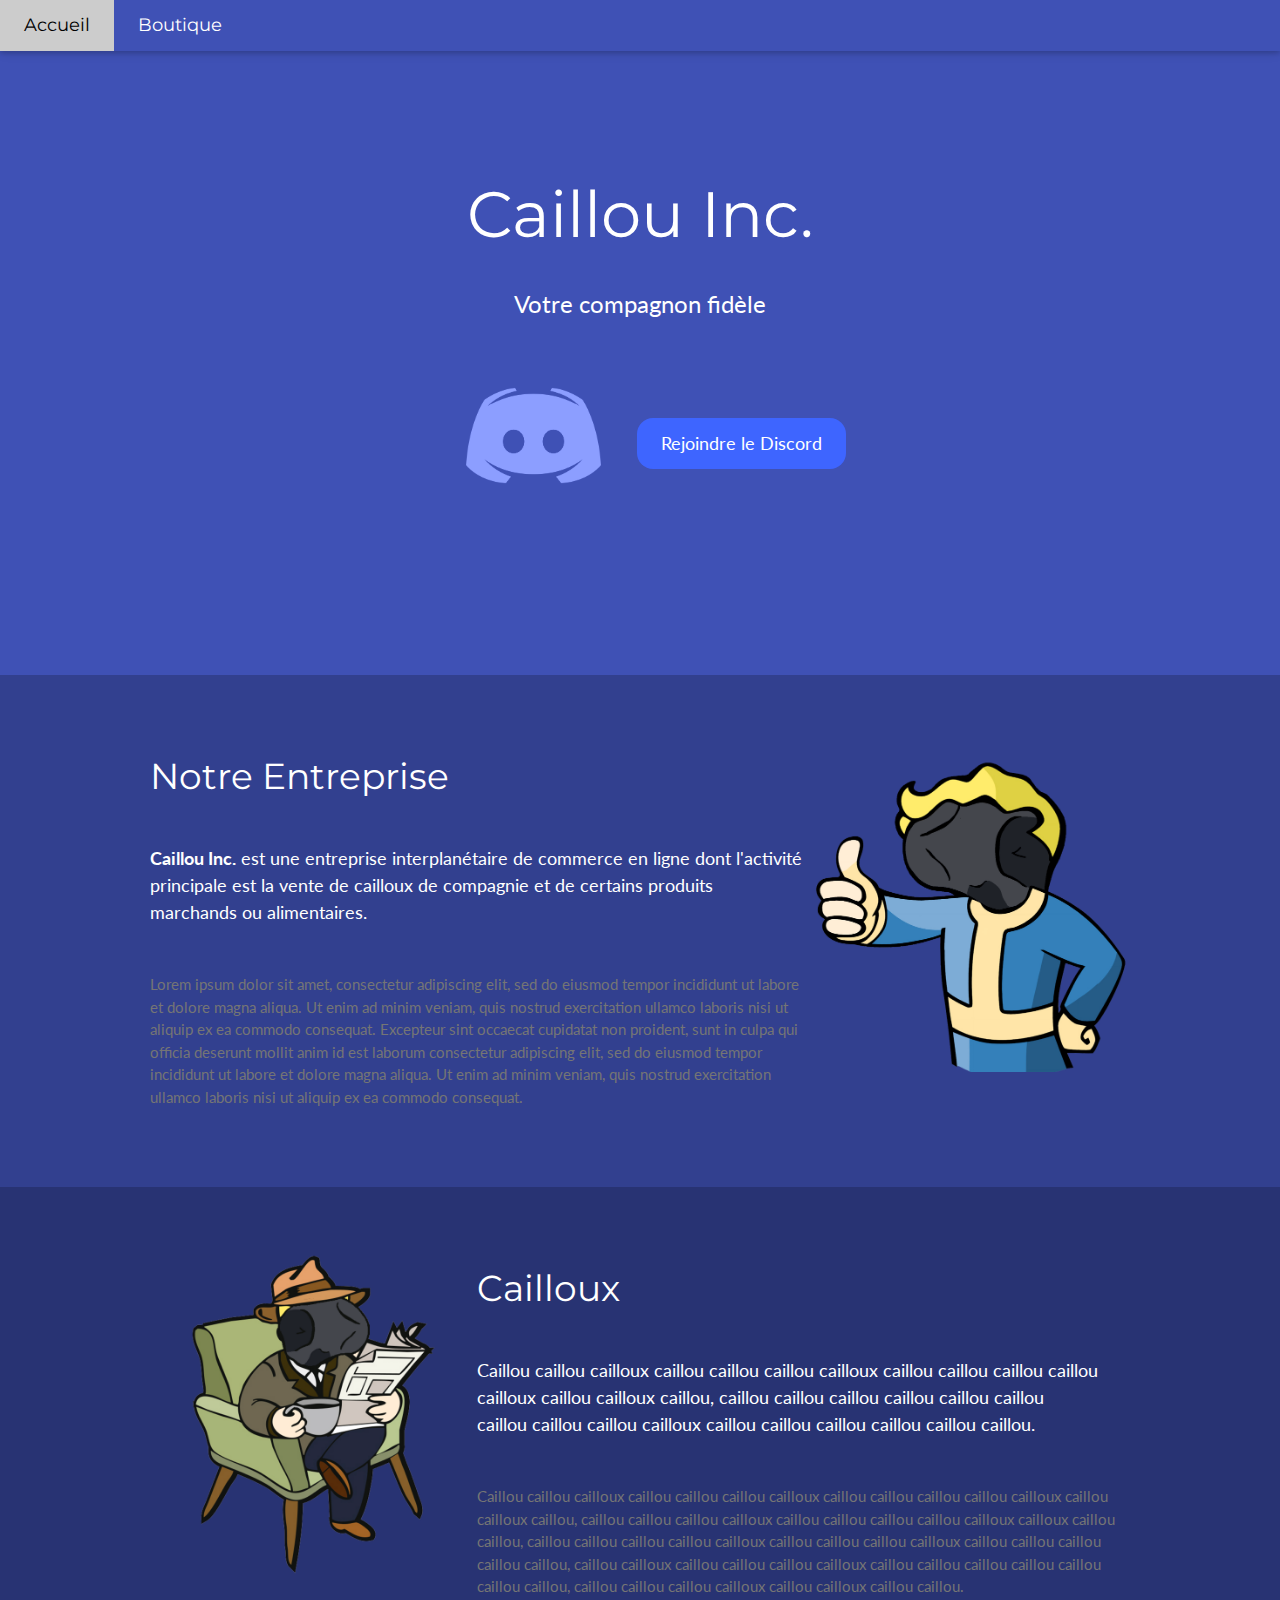
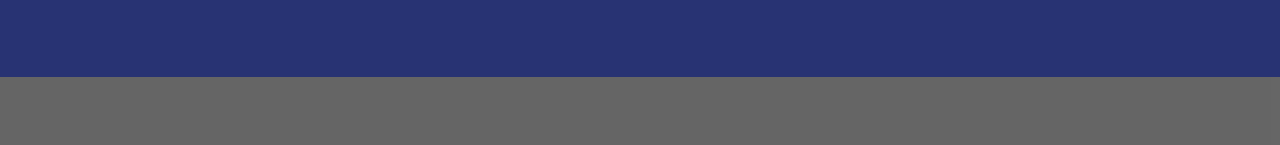
==== index.html @ 4df87b73 "Sumit" ====
<!DOCTYPE html>
<html lang="fr">
<title>Caillou-Inc</title>
<meta charset="UTF-8">
<meta name="viewport" content="width=device-width, initial-scale=1">
<link rel="icon" href="./logo.ico" />
<link rel="stylesheet" href="https://www.w3schools.com/w3css/4/w3.css">
<link rel="stylesheet" href="https://fonts.googleapis.com/css?family=Lato">
<link rel="stylesheet" href="https://fonts.googleapis.com/css?family=Montserrat">
<link rel="stylesheet" href="https://cdnjs.cloudflare.com/ajax/libs/font-awesome/4.7.0/css/font-awesome.min.css">
<link rel="stylesheet" href="./css/w3-colors-win8.css">
<link rel="stylesheet" href="./css/w3-shades-blue.css">
<style>
body,h1,h2,h3,h4,h5,h6 {font-family: "Lato", sans-serif}
.w3-bar,h1,button {font-family: "Montserrat", sans-serif}
.fa-anchor,.fa-coffee {font-size:200px}
</style>
<body>

<!-- Navbar -->
<div class="w3-top">
  <div class="w3-bar w3-indigo w3-card w3-left-align w3-large">
    <a class="w3-bar-item w3-button w3-hide-medium w3-hide-large w3-right w3-padding-large w3-hover-white w3-large w3-indigo" href="javascript:void(0);" onclick="myFunction()" title="Toggle Navigation Menu"><i class="fa fa-bars"></i></a>
    <a href="#" class="w3-bar-item w3-button w3-padding-large w3-white">Accueil</a>
    <a href="./boutique.html" class="w3-bar-item w3-button w3-hide-small w3-padding-large w3-hover-white">Boutique</a>
  </div>

  <!-- Navbar on small screens -->
  <div id="navDemo" class="w3-bar-block w3-white w3-hide w3-hide-large w3-hide-medium w3-large">
    <a href="./boutique.html" class="w3-bar-item w3-button w3-padding-large">Boutique</a>
  </div>
</div>

<!-- Header -->
<header class="w3-container w3-indigo w3-center" style="padding:150px 16px">
  <h1 class="w3-margin w3-jumbo">Caillou Inc.</h1>
  <p class="w3-xlarge">Votre compagnon fidèle</p>
  <img src="./img/discord.png" class="w3-button w3-margin w3-hover-indigo" alt="Discord" width="167" height="147" draggable="false">
  <a href="https://discord.gg/QdmRYDZQ5G" target="_blank" class="w3-button w3-win8-blue w3-padding-large w3-large w3-margin-top w3-round-xlarge">Rejoindre le Discord</a>
  </header>

<!-- First Grid -->
<div style="background-color: #32408f;" class="w3-row-padding w3-padding-64 w3-container">
  <div class="w3-content" >
    <div class="w3-twothird">
      <h1 class="w3-text-white">Notre Entreprise</h1>
      <h5 class="w3-padding-32 w3-text-white"><B>Caillou Inc.</B> est une entreprise interplanétaire de commerce en ligne dont l'activité principale est la vente de cailloux de compagnie
        et de certains produits marchands ou alimentaires.</h5>

      <p class="w3-text-grey">Lorem ipsum dolor sit amet, consectetur adipiscing elit, sed do eiusmod tempor incididunt ut labore et dolore magna aliqua. Ut enim ad minim veniam, quis nostrud exercitation ullamco laboris nisi ut aliquip ex ea commodo consequat. Excepteur sint
        occaecat cupidatat non proident, sunt in culpa qui officia deserunt mollit anim id est laborum consectetur adipiscing elit, sed do eiusmod tempor incididunt ut labore et dolore magna aliqua. Ut enim ad minim veniam, quis nostrud exercitation ullamco
        laboris nisi ut aliquip ex ea commodo consequat.</p>
    </div>

    <div class="w3-third w3-center">
      <img src="img\logo.png" width="100%" draggable="false">
    </div>
  </div>
</div>

<!-- Second Grid -->
<div class="w3-row-padding w3-padding-64 w3-container w3-theme-d2">
  <div class="w3-content">
    <div class="w3-third w3-center">
      <img src="./img/caillou-chaise.png" width="100%" draggable="false">
    </div>

    <div class="w3-twothird">
      <h1>Cailloux</h1>
      <h5 class="w3-padding-32">Caillou caillou cailloux caillou caillou caillou cailloux caillou caillou caillou caillou cailloux caillou cailloux caillou, caillou 
        caillou caillou caillou caillou caillou <br>caillou caillou caillou cailloux caillou caillou caillou caillou caillou caillou.</h5>

      <p class="w3-text-grey">Caillou caillou cailloux caillou caillou caillou cailloux caillou caillou caillou caillou cailloux caillou cailloux caillou, caillou caillou 
        caillou cailloux caillou caillou caillou caillou cailloux cailloux caillou caillou, caillou caillou caillou caillou cailloux caillou caillou caillou cailloux caillou 
        caillou caillou caillou caillou, caillou cailloux caillou caillou caillou cailloux caillou caillou caillou caillou caillou caillou caillou, caillou caillou caillou 
        cailloux caillou cailloux caillou caillou.</p>
    </div>
  </div>
</div>

<!-- Footer -->
<div class="w3-container w3-black w3-center w3-opacity" style="padding:0px 16px">
   <h1 class="w3-margin w3-xlarge w3-text-black">Oui, y a vraiment marqué 93 fois "cailloux" j'ai pas d'inspi me cassez pas les couilles</h1>
</div>

<script>
// Used to toggle the menu on small screens when clicking on the menu button
function myFunction() {
  var x = document.getElementById("navDemo");
  if (x.className.indexOf("w3-show") == -1) {
    x.className += " w3-show";
  } else { 
    x.className = x.className.replace(" w3-show", "");
  }
}
</script>

<!-- Scrollbar -->
<style>
  ::-webkit-scrollbar { 
      display: none; 
  }
    </style>
  
</body>
</html>
---- css/w3-colors-win8.css ----
.w3-win8-lime
{color:#fff;background-color:#a4c400}
.w3-win8-green
{color:#fff;background-color:#60a917}
.w3-win8-emerald
{color:#fff;background-color:#008a00}
.w3-win8-teal
{color:#fff;background-color:#00aba9}
.w3-win8-cyan
{color:#fff;background-color:#1ba1e2}
.w3-win8-blue
{color:#fff;background-color:#3e65ff}
.w3-win8-cobalt
{color:#fff;background-color:#0050ef}
.w3-win8-indigo
{color:#fff;background-color:#6a00ff}
.w3-win8-violet
{color:#fff;background-color:#aa00ff}
.w3-win8-pink
{color:#fff;background-color:#f472d0}
.w3-win8-magenta
{color:#fff;background-color:#d80073}
.w3-win8-crimson
{color:#fff;background-color:#a20025}
.w3-win8-red
{color:#fff;background-color:#e51400}
.w3-win8-orange
{color:#fff;background-color:#fa6800}
.w3-win8-amber
{color:#fff;background-color:#f0a30a}
.w3-win8-yellow
{color:#fff;background-color:#e3c800}
.w3-win8-brown
{color:#fff;background-color:#825a2c}
.w3-win8-olive
{color:#fff;background-color:#6d8764}
.w3-win8-steel
{color:#fff;background-color:#647687}
.w3-win8-mauve
{color:#fff;background-color:#76608a}
.w3-win8-taupe
{color:#fff;background-color:#87794e}
.w3-win8-sienna
{color:#fff;background-color:#a0522d}
---- css/w3-shades-blue.css ----
.w3-theme-l5 {color:#000 !important; background-color:#f1f2fa !important}
.w3-theme-l4 {color:#000 !important; background-color:#d0d5ef !important}
.w3-theme-l3 {color:#000 !important; background-color:#a1abde !important}
.w3-theme-l2 {color:#fff !important; background-color:#7380ce !important}
.w3-theme-l1 {color:#fff !important; background-color:#4456bd !important}
.w3-theme-d1 {color:#fff !important; background-color:#2d3a81 !important}
.w3-theme-d2 {color:#fff !important; background-color:#283373 !important}
.w3-theme-d3 {color:#fff !important; background-color:#232d64 !important}
.w3-theme-d4 {color:#fff !important; background-color:#1e2756 !important}
.w3-theme-d5 {color:#fff !important; background-color:#192048 !important}

.w3-theme-light {color:#000 !important; background-color:#f1f2fa !important}
.w3-theme-dark {color:#fff !important; background-color:#192048 !important}
.w3-theme-action {color:#fff !important; background-color:#192048 !important}

.w3-theme {color:#fff !important; background-color:#32408f !important}
.w3-text-theme {color:#32408f !important}
.w3-border-theme {border-color:#32408f !important}

.w3-hover-theme:hover {color:#fff !important; background-color:#32408f !important}
.w3-hover-text-theme:hover {color:#32408f !important}
.w3-hover-border-theme:hover {border-color:#32408f !important}
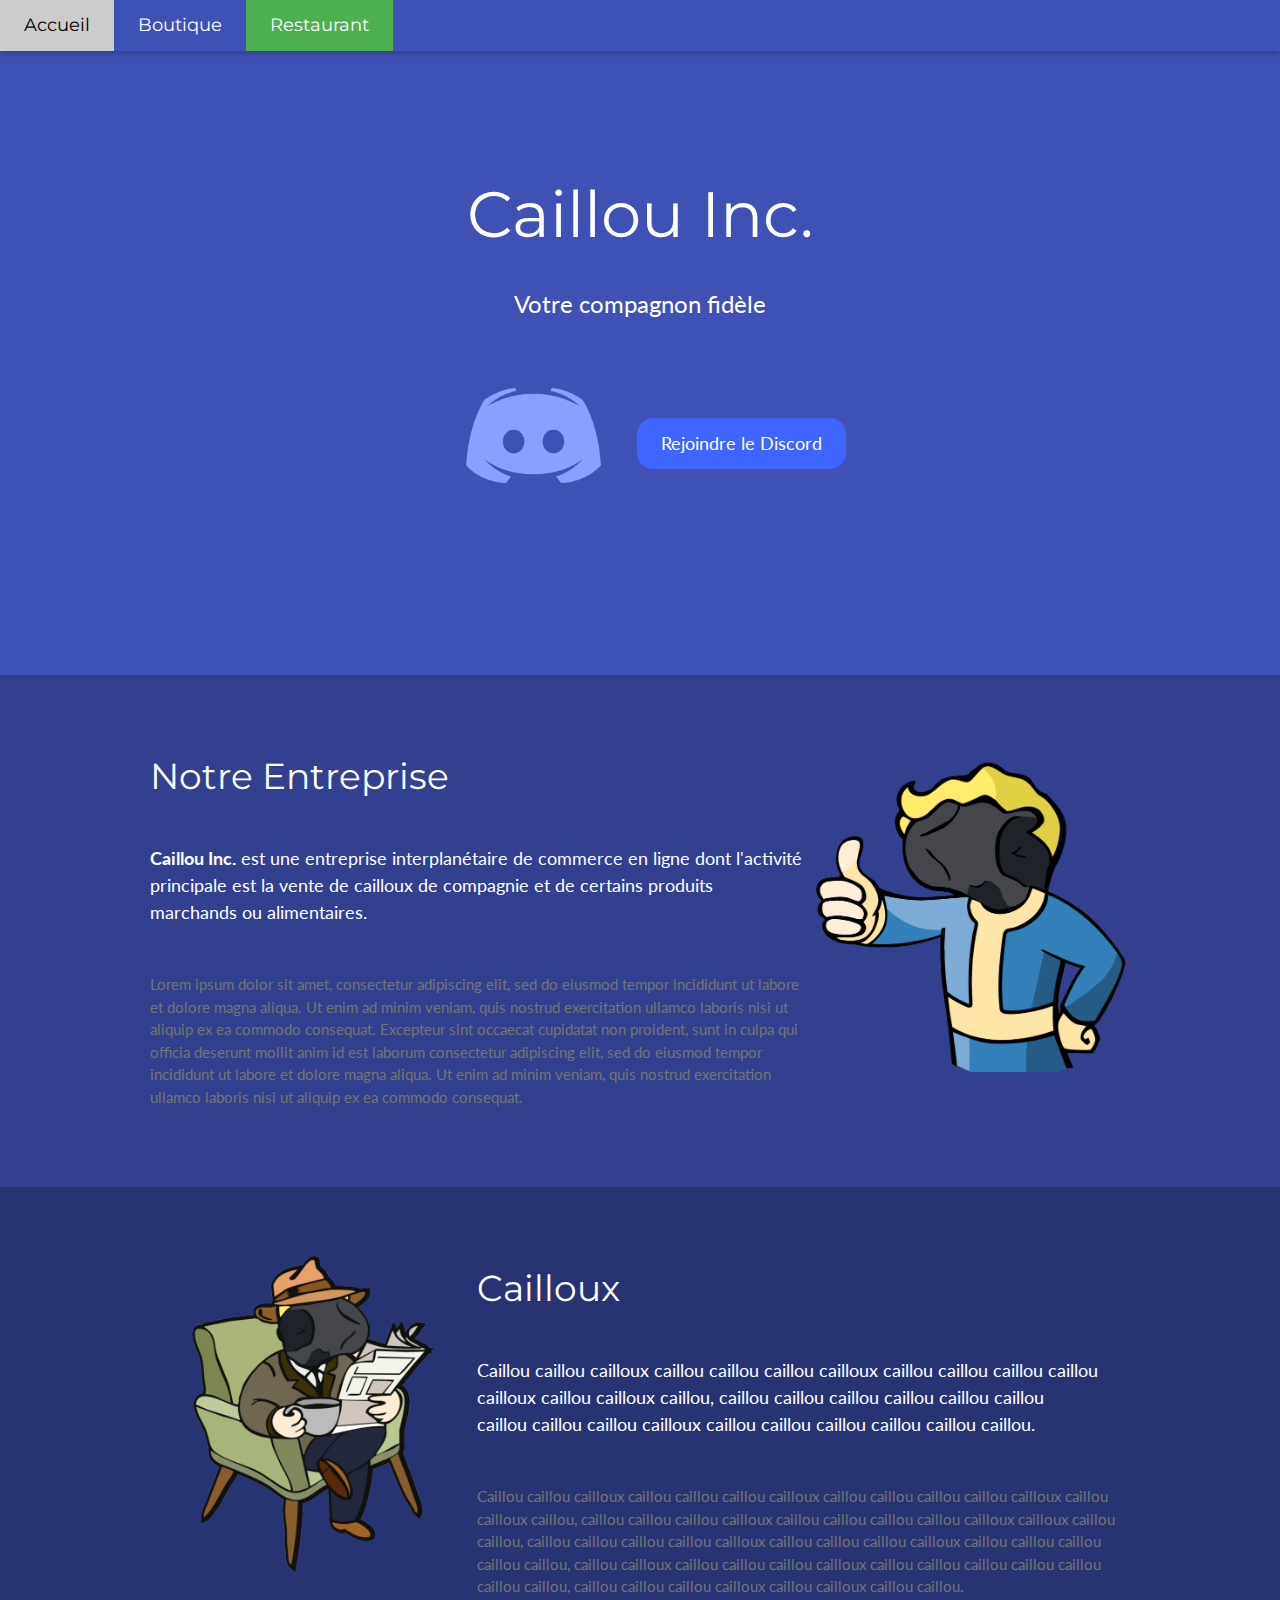
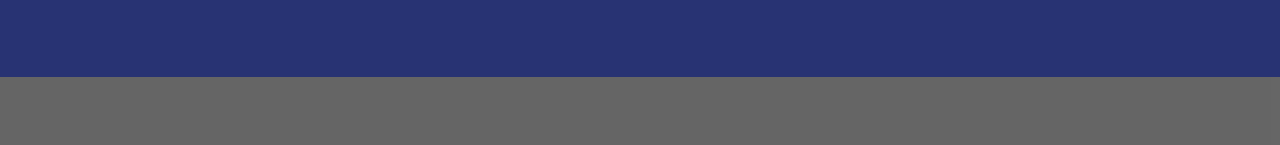
==== commit 4d8f3881: "Commit" ====
--- a/index.html
+++ b/index.html
@@ -23,11 +23,13 @@
     <a class="w3-bar-item w3-button w3-hide-medium w3-hide-large w3-right w3-padding-large w3-hover-white w3-large w3-indigo" href="javascript:void(0);" onclick="myFunction()" title="Toggle Navigation Menu"><i class="fa fa-bars"></i></a>
     <a href="#" class="w3-bar-item w3-button w3-padding-large w3-white">Accueil</a>
     <a href="./boutique.html" class="w3-bar-item w3-button w3-hide-small w3-padding-large w3-hover-white">Boutique</a>
+    <a href="./restaurant.html" class="w3-bar-item w3-button w3-padding-large w3-hover-white w3-hide-small w3-green">Restaurant</a>
   </div>
 
   <!-- Navbar on small screens -->
-  <div id="navDemo" class="w3-bar-block w3-white w3-hide w3-hide-large w3-hide-medium w3-large">
-    <a href="./boutique.html" class="w3-bar-item w3-button w3-padding-large">Boutique</a>
+  <div id="navDemo" class="w3-bar-block w3-indigo w3-hide w3-hide-large w3-hide-medium w3-large">
+    <a href="./boutique.html" class="w3-bar-item w3-button w3-padding-large w3-hover-white">Boutique</a>
+    <a href="./restaurant.html" class="w3-bar-item w3-button w3-padding-large w3-hover-white">Restaurant</a>
   </div>
 </div>
 
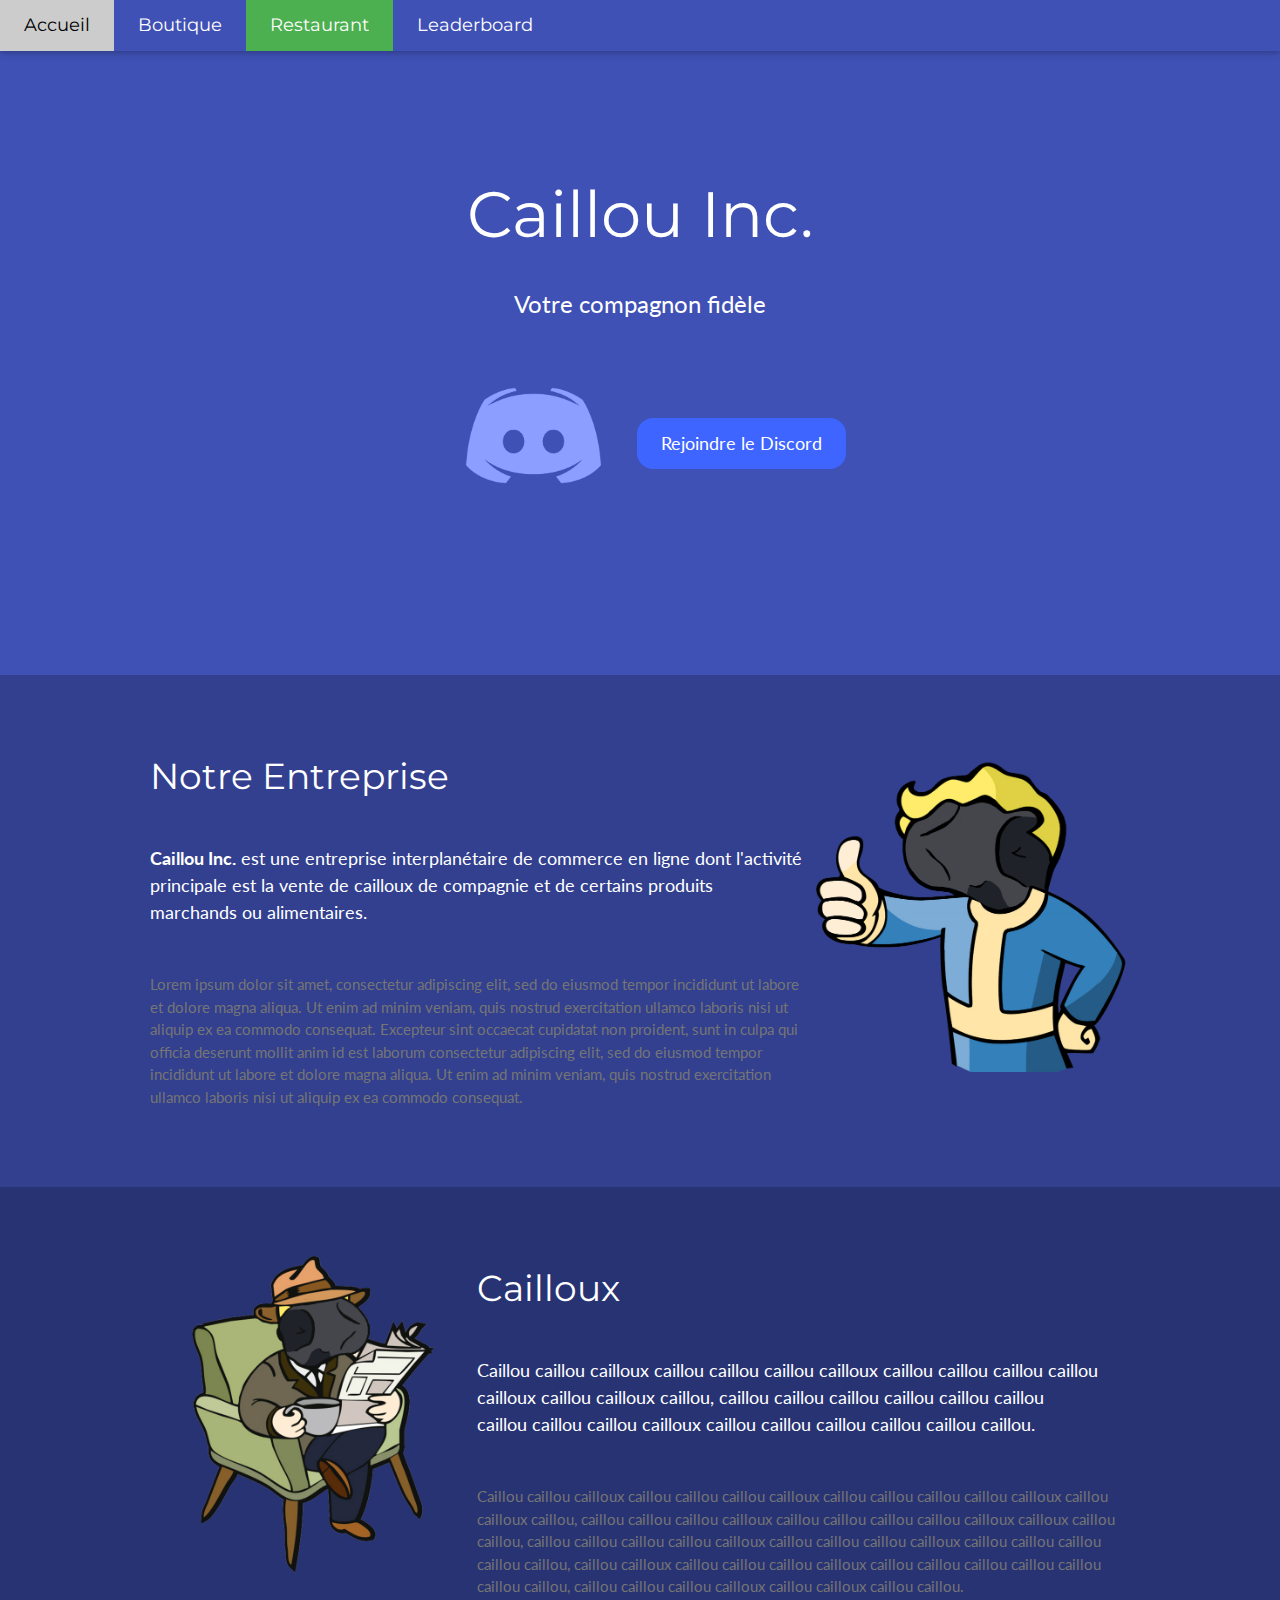
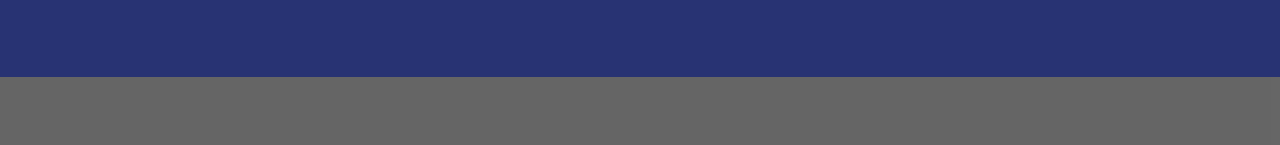
==== commit 00f86c05: "commit" ====
--- a/index.html
+++ b/index.html
@@ -24,6 +24,7 @@
     <a href="#" class="w3-bar-item w3-button w3-padding-large w3-white">Accueil</a>
     <a href="./boutique.html" class="w3-bar-item w3-button w3-hide-small w3-padding-large w3-hover-white">Boutique</a>
     <a href="./restaurant.html" class="w3-bar-item w3-button w3-padding-large w3-hover-white w3-hide-small w3-green">Restaurant</a>
+    <a href="./leaderboard.html" class="w3-bar-item w3-button w3-hide-small w3-padding-large w3-hover-white">Leaderboard</a>
   </div>
 
   <!-- Navbar on small screens -->
